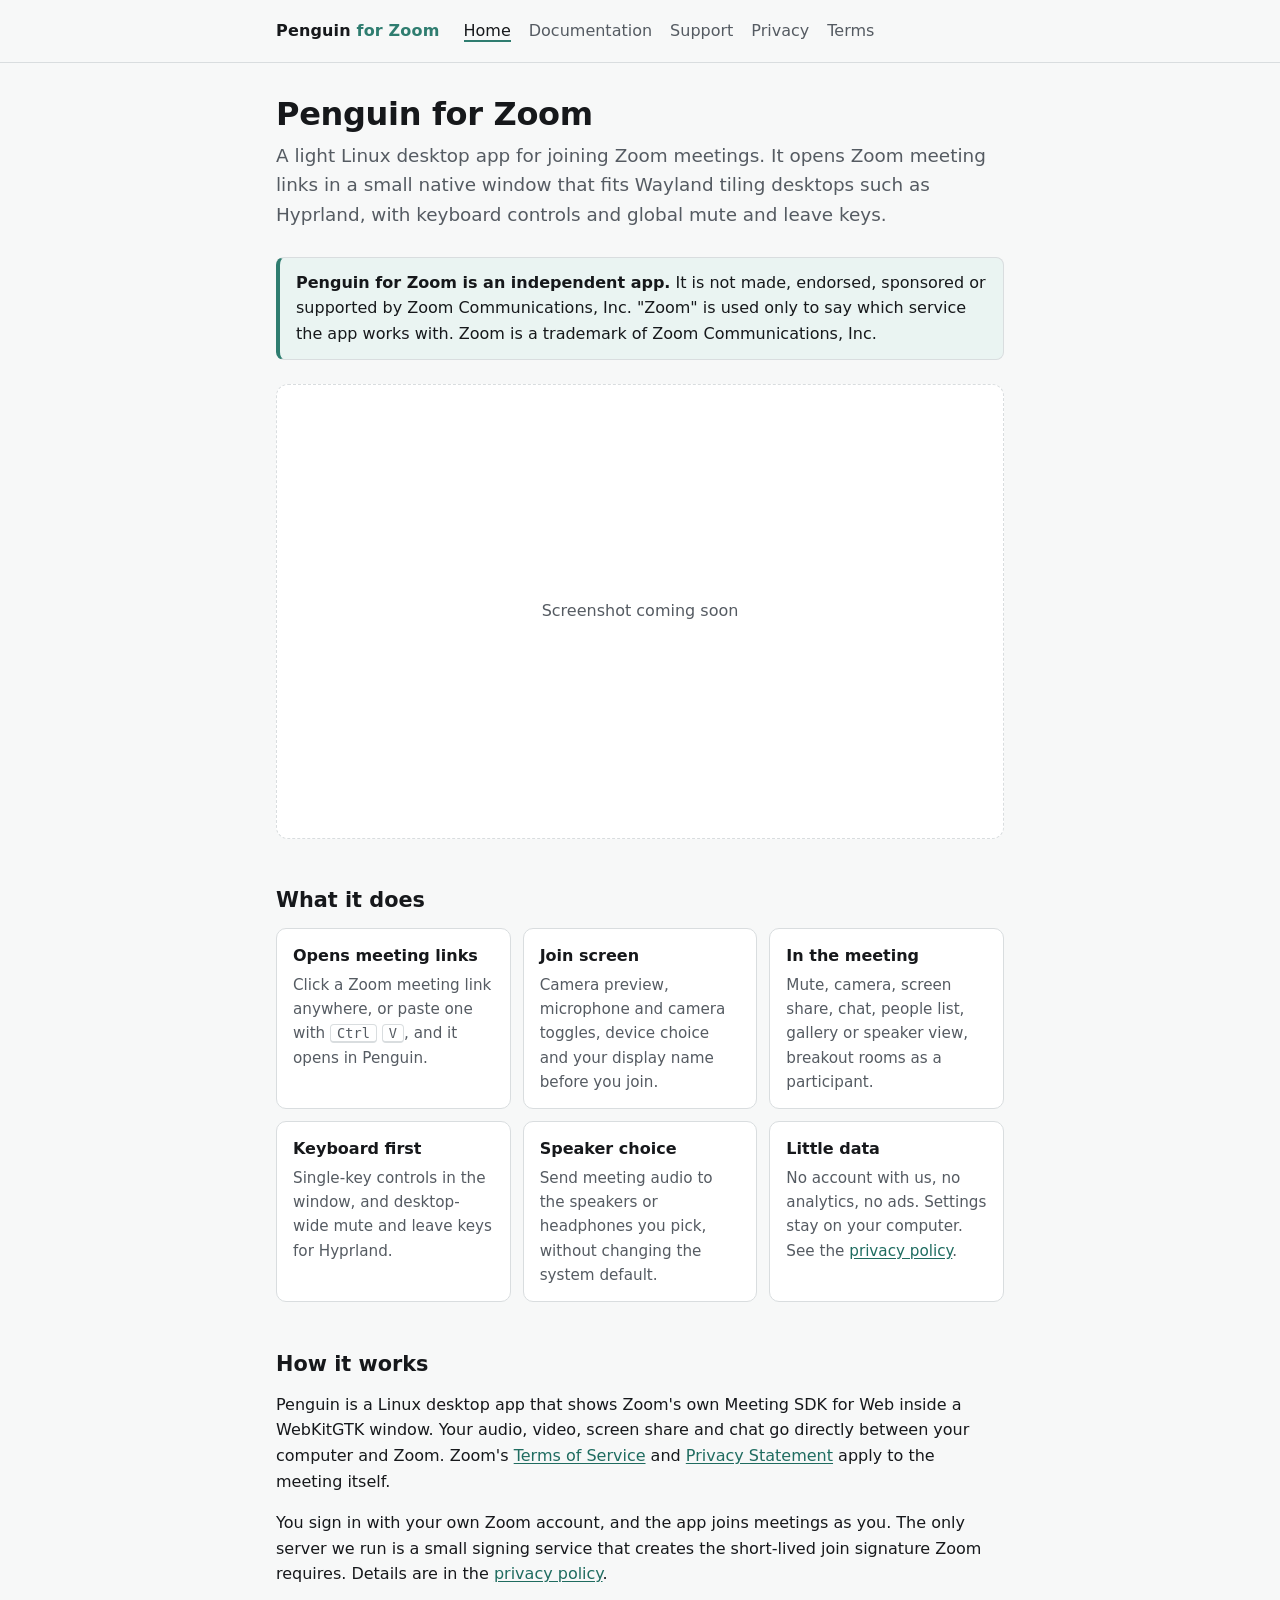
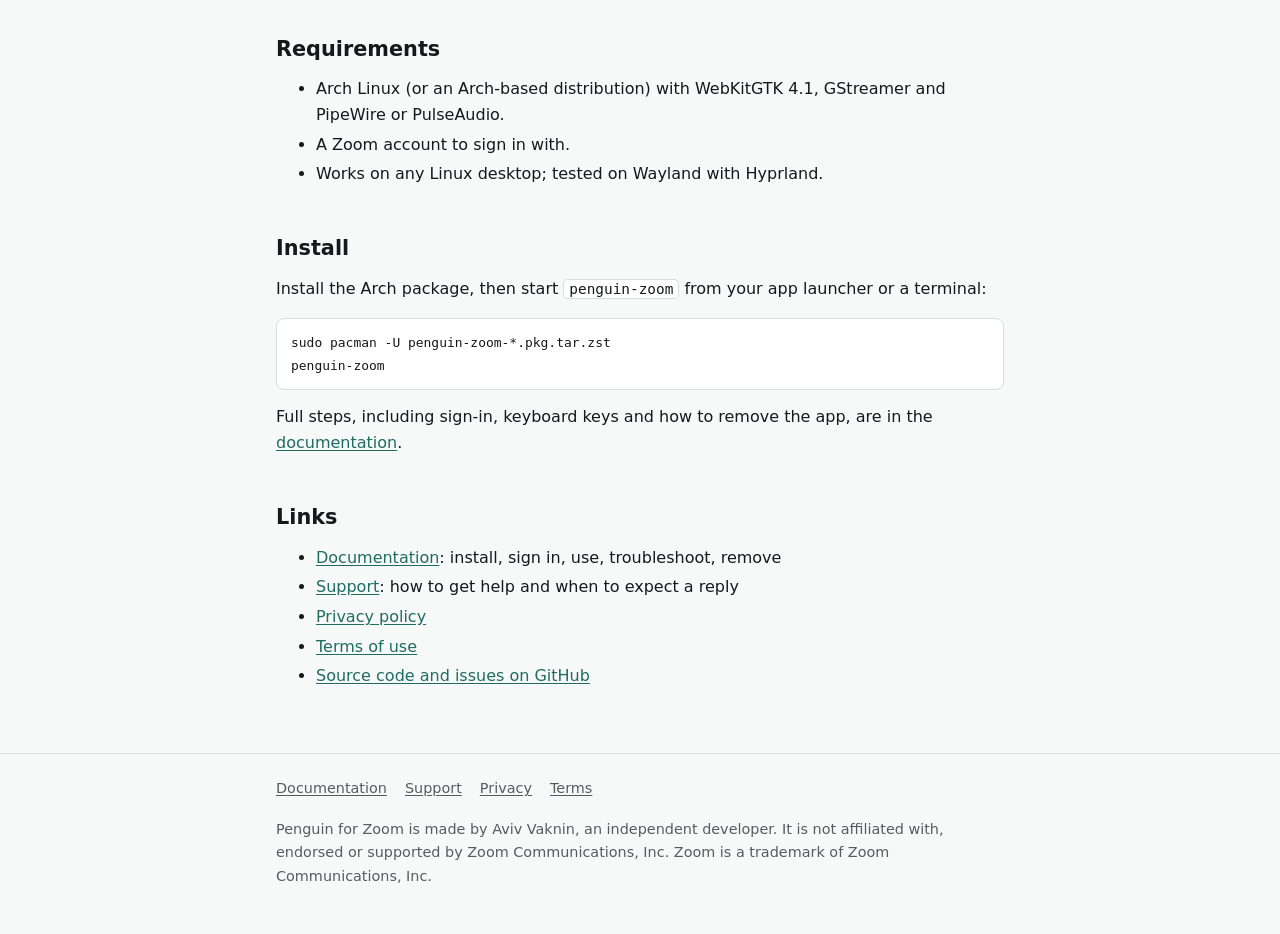
==== site/index.html @ ef4e831a "Initial commit" ====
<!doctype html>
<html lang="en">
<head>
<meta charset="utf-8">
<meta name="viewport" content="width=device-width, initial-scale=1">
<title>Penguin for Zoom</title>
<meta name="description" content="Penguin for Zoom is an independent, lightweight Linux desktop app for joining Zoom meetings, made for Wayland and Hyprland.">
<link rel="stylesheet" href="style.css">
</head>
<body>
<a class="skip" href="#main">Skip to content</a>
<header class="site">
  <div class="wrap">
    <a class="brand" href="./">Penguin <span>for Zoom</span></a>
    <nav class="site" aria-label="Site">
      <ul>
        <li><a href="./" aria-current="page">Home</a></li>
        <li><a href="docs.html">Documentation</a></li>
        <li><a href="support.html">Support</a></li>
        <li><a href="privacy.html">Privacy</a></li>
        <li><a href="terms.html">Terms</a></li>
      </ul>
    </nav>
  </div>
</header>

<main id="main">
  <div class="wrap">
    <h1>Penguin for Zoom</h1>
    <p class="lead">A light Linux desktop app for joining Zoom meetings. It opens Zoom meeting links in a small native window that fits Wayland tiling desktops such as Hyprland, with keyboard controls and global mute and leave keys.</p>

    <div class="notice" role="note">
      <p><strong>Penguin for Zoom is an independent app.</strong> It is not made, endorsed, sponsored or supported by Zoom Communications, Inc. "Zoom" is used only to say which service the app works with. Zoom is a trademark of Zoom Communications, Inc.</p>
    </div>

    <figure class="shot">
      <!-- Screenshot slot: replace this text with
           <img src="screenshot.png" alt="Penguin for Zoom in a meeting, with the floating control bar at the bottom" width="1600" height="1000"> -->
      <figcaption>Screenshot coming soon</figcaption>
    </figure>

    <h2>What it does</h2>
    <div class="cards">
      <div class="card"><h3>Opens meeting links</h3><p>Click a Zoom meeting link anywhere, or paste one with <kbd>Ctrl</kbd> <kbd>V</kbd>, and it opens in Penguin.</p></div>
      <div class="card"><h3>Join screen</h3><p>Camera preview, microphone and camera toggles, device choice and your display name before you join.</p></div>
      <div class="card"><h3>In the meeting</h3><p>Mute, camera, screen share, chat, people list, gallery or speaker view, breakout rooms as a participant.</p></div>
      <div class="card"><h3>Keyboard first</h3><p>Single-key controls in the window, and desktop-wide mute and leave keys for Hyprland.</p></div>
      <div class="card"><h3>Speaker choice</h3><p>Send meeting audio to the speakers or headphones you pick, without changing the system default.</p></div>
      <div class="card"><h3>Little data</h3><p>No account with us, no analytics, no ads. Settings stay on your computer. See the <a href="privacy.html">privacy policy</a>.</p></div>
    </div>

    <h2>How it works</h2>
    <p>Penguin is a Linux desktop app that shows Zoom's own Meeting SDK for Web inside a WebKitGTK window. Your audio, video, screen share and chat go directly between your computer and Zoom. Zoom's <a href="https://www.zoom.com/en/trust/terms/">Terms of Service</a> and <a href="https://www.zoom.com/en/trust/privacy/privacy-statement/">Privacy Statement</a> apply to the meeting itself.</p>
    <p>You sign in with your own Zoom account, and the app joins meetings as you. The only server we run is a small signing service that creates the short-lived join signature Zoom requires. Details are in the <a href="privacy.html">privacy policy</a>.</p>

    <h2>Requirements</h2>
    <ul>
      <li>Arch Linux (or an Arch-based distribution) with WebKitGTK 4.1, GStreamer and PipeWire or PulseAudio.</li>
      <li>A Zoom account to sign in with.</li>
      <li>Works on any Linux desktop; tested on Wayland with Hyprland.</li>
    </ul>

    <h2>Install</h2>
    <p>Install the Arch package, then start <code>penguin-zoom</code> from your app launcher or a terminal:</p>
<pre><code>sudo pacman -U penguin-zoom-*.pkg.tar.zst
penguin-zoom</code></pre>
    <p>Full steps, including sign-in, keyboard keys and how to remove the app, are in the <a href="docs.html">documentation</a>.</p>

    <h2>Links</h2>
    <ul>
      <li><a href="docs.html">Documentation</a>: install, sign in, use, troubleshoot, remove</li>
      <li><a href="support.html">Support</a>: how to get help and when to expect a reply</li>
      <li><a href="privacy.html">Privacy policy</a></li>
      <li><a href="terms.html">Terms of use</a></li>
      <li><a href="https://github.com/vaknin/penguin-zoom">Source code and issues on GitHub</a></li>
    </ul>
  </div>
</main>

<footer class="site">
  <div class="wrap">
    <ul>
      <li><a href="docs.html">Documentation</a></li>
      <li><a href="support.html">Support</a></li>
      <li><a href="privacy.html">Privacy</a></li>
      <li><a href="terms.html">Terms</a></li>
    </ul>
    <p>Penguin for Zoom is made by Aviv Vaknin, an independent developer. It is not affiliated with, endorsed or supported by Zoom Communications, Inc. Zoom is a trademark of Zoom Communications, Inc.</p>
  </div>
</footer>
</body>
</html>
---- site/style.css ----
/* Penguin for Zoom website. No external fonts, no scripts. */
:root {
  color-scheme: dark light;
  --bg: #101113;
  --surface: #17191c;
  --border: #2a2d32;
  --fg: #e7e9ec;
  --dim: #a3a9b1;
  --accent: #7cc7b9;
  --on-accent: #101113;
  --link: #7cc7b9;
  --warn-bg: #1d2422;
  --font: system-ui, -apple-system, "Segoe UI", Roboto, "Noto Sans", sans-serif;
  --mono: ui-monospace, "JetBrains Mono", "DejaVu Sans Mono", monospace;
}
@media (prefers-color-scheme: light) {
  :root {
    --bg: #f7f8f8;
    --surface: #ffffff;
    --border: #d9dddf;
    --fg: #16181b;
    --dim: #555b62;
    --accent: #2f7d70;
    --on-accent: #ffffff;
    --link: #1f6c60;
    --warn-bg: #eaf4f2;
  }
}
* { box-sizing: border-box; }
html { -webkit-text-size-adjust: 100%; }
body {
  margin: 0; background: var(--bg); color: var(--fg);
  font: 16px/1.6 var(--font);
}
a { color: var(--link); text-underline-offset: 2px; }
a:hover { text-decoration-thickness: 2px; }
:focus-visible { outline: 2px solid var(--accent); outline-offset: 2px; border-radius: 3px; }
.skip { position: absolute; left: -9999px; }
.skip:focus { left: 16px; top: 8px; background: var(--surface); padding: 6px 10px; z-index: 10; }

.wrap { max-width: 760px; margin: 0 auto; padding: 0 16px; }
header.site { border-bottom: 1px solid var(--border); }
header.site .wrap { display: flex; flex-wrap: wrap; align-items: center; gap: 8px 24px; padding-top: 14px; padding-bottom: 14px; }
.brand { font-weight: 650; color: var(--fg); text-decoration: none; letter-spacing: .01em; }
.brand span { color: var(--accent); }
nav.site ul { list-style: none; display: flex; flex-wrap: wrap; gap: 4px 18px; margin: 0; padding: 0; }
nav.site a { color: var(--dim); text-decoration: none; }
nav.site a:hover, nav.site a[aria-current="page"] { color: var(--fg); }
nav.site a[aria-current="page"] { border-bottom: 2px solid var(--accent); }

main { padding: 32px 0 48px; }
h1 { font-size: 2rem; line-height: 1.2; margin: 0 0 8px; letter-spacing: -.01em; }
h2 { font-size: 1.3rem; margin: 2.2em 0 .5em; }
h3 { font-size: 1.05rem; margin: 1.6em 0 .4em; }
p, ul, ol, table { margin: 0 0 1em; }
li { margin: .25em 0; }
.lead { font-size: 1.15rem; color: var(--dim); margin-bottom: 1.5em; }
.meta { color: var(--dim); font-size: .92rem; }

.notice {
  background: var(--warn-bg); border: 1px solid var(--border); border-left: 4px solid var(--accent);
  border-radius: 8px; padding: 12px 16px; margin: 0 0 1.5em;
}
.notice p:last-child { margin-bottom: 0; }
.placeholder { font-family: var(--mono); background: #e5b84b33; padding: 0 4px; border-radius: 4px; }

code, kbd, pre { font-family: var(--mono); font-size: .9em; }
code { background: var(--surface); border: 1px solid var(--border); border-radius: 4px; padding: 1px 5px; }
pre { background: var(--surface); border: 1px solid var(--border); border-radius: 8px; padding: 12px 14px; overflow-x: auto; }
pre code { background: none; border: 0; padding: 0; }
kbd { background: var(--surface); border: 1px solid var(--border); border-bottom-width: 2px; border-radius: 4px; padding: 0 6px; }

.table-wrap { overflow-x: auto; margin: 0 0 1em; }
table { border-collapse: collapse; width: 100%; font-size: .95rem; }
th, td { text-align: left; vertical-align: top; padding: 8px 10px; border-bottom: 1px solid var(--border); }
th { color: var(--dim); font-weight: 600; }
caption { text-align: left; color: var(--dim); padding-bottom: 6px; }

.shot {
  aspect-ratio: 16 / 10; display: grid; place-items: center; text-align: center;
  background: var(--surface); border: 1px dashed var(--border); border-radius: 12px;
  color: var(--dim); margin: 0 0 1.5em; padding: 16px;
}
.shot img { width: 100%; height: auto; border-radius: 12px; }
.cards { display: grid; grid-template-columns: repeat(auto-fit, minmax(200px, 1fr)); gap: 12px; margin: 0 0 1.5em; }
.card { background: var(--surface); border: 1px solid var(--border); border-radius: 10px; padding: 14px 16px; }
.card h3 { margin: 0 0 4px; font-size: 1rem; }
.card p { margin: 0; color: var(--dim); font-size: .95rem; }
.toc { background: var(--surface); border: 1px solid var(--border); border-radius: 10px; padding: 12px 16px 12px 36px; }

footer.site { border-top: 1px solid var(--border); color: var(--dim); font-size: .9rem; }
footer.site .wrap { padding-top: 20px; padding-bottom: 32px; }
footer.site ul { list-style: none; display: flex; flex-wrap: wrap; gap: 4px 18px; padding: 0; }
footer.site a { color: var(--dim); }
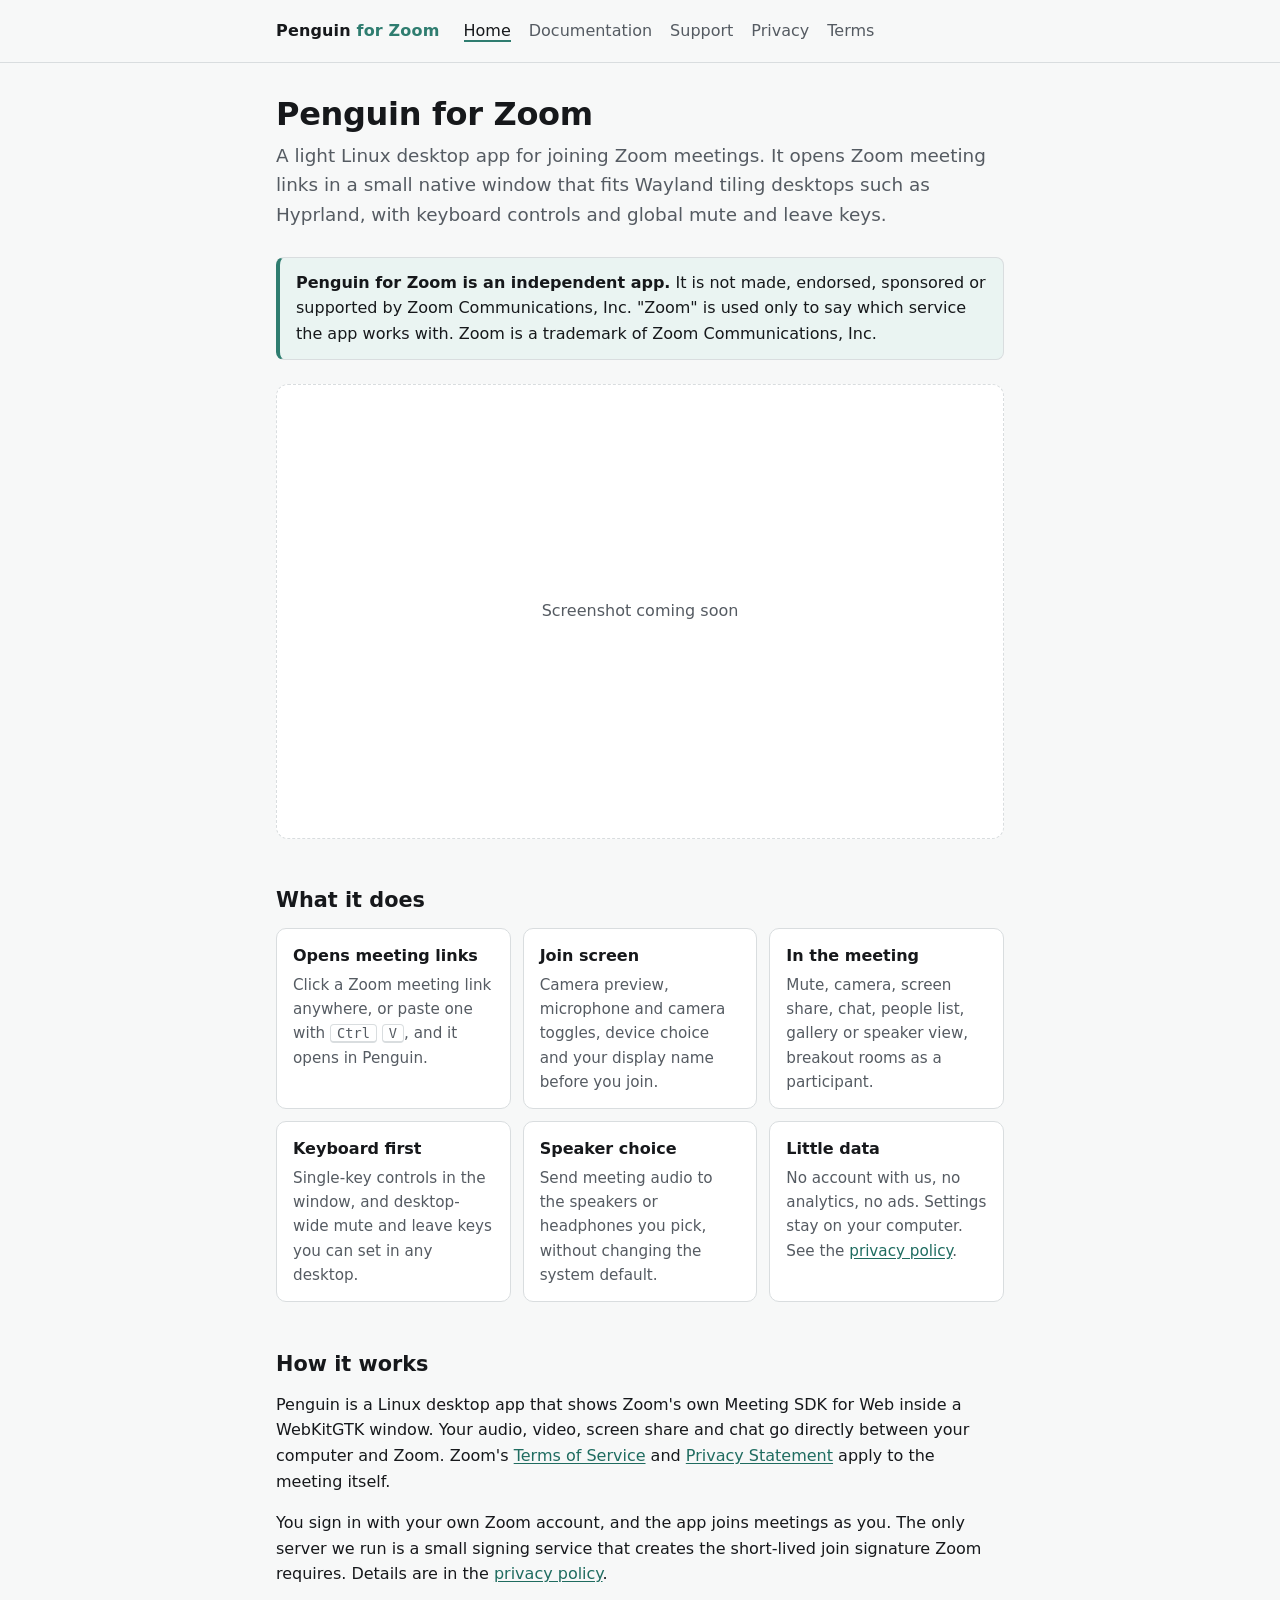
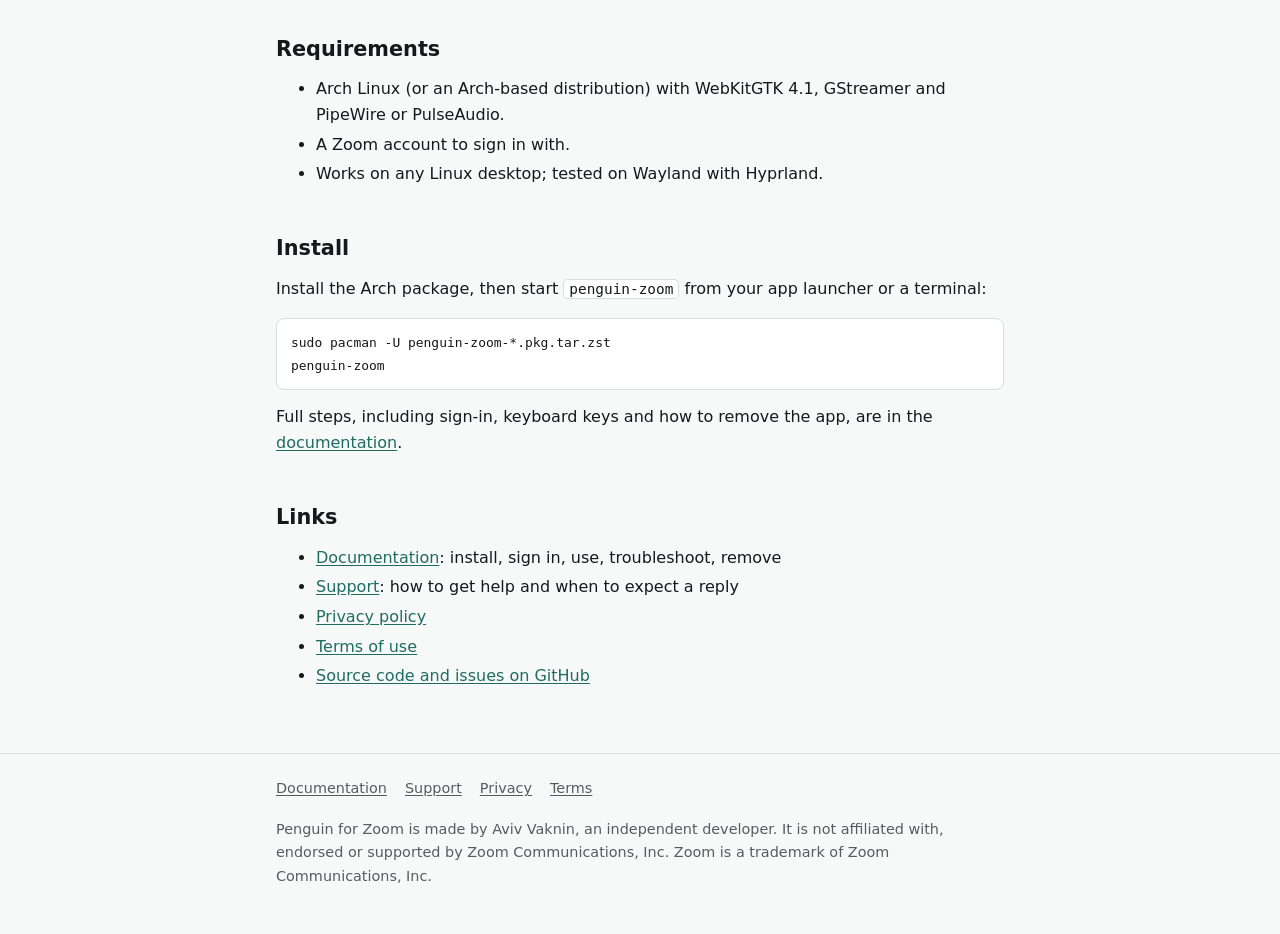
==== commit 1b400591: "Sign in through the default browser; opens fullscreen (F11 toggles); Linux-generic window raise; dro" ====
--- a/site/index.html
+++ b/site/index.html
@@ -44,7 +44,7 @@
       <div class="card"><h3>Opens meeting links</h3><p>Click a Zoom meeting link anywhere, or paste one with <kbd>Ctrl</kbd> <kbd>V</kbd>, and it opens in Penguin.</p></div>
       <div class="card"><h3>Join screen</h3><p>Camera preview, microphone and camera toggles, device choice and your display name before you join.</p></div>
       <div class="card"><h3>In the meeting</h3><p>Mute, camera, screen share, chat, people list, gallery or speaker view, breakout rooms as a participant.</p></div>
-      <div class="card"><h3>Keyboard first</h3><p>Single-key controls in the window, and desktop-wide mute and leave keys for Hyprland.</p></div>
+      <div class="card"><h3>Keyboard first</h3><p>Single-key controls in the window, and desktop-wide mute and leave keys you can set in any desktop.</p></div>
       <div class="card"><h3>Speaker choice</h3><p>Send meeting audio to the speakers or headphones you pick, without changing the system default.</p></div>
       <div class="card"><h3>Little data</h3><p>No account with us, no analytics, no ads. Settings stay on your computer. See the <a href="privacy.html">privacy policy</a>.</p></div>
     </div>
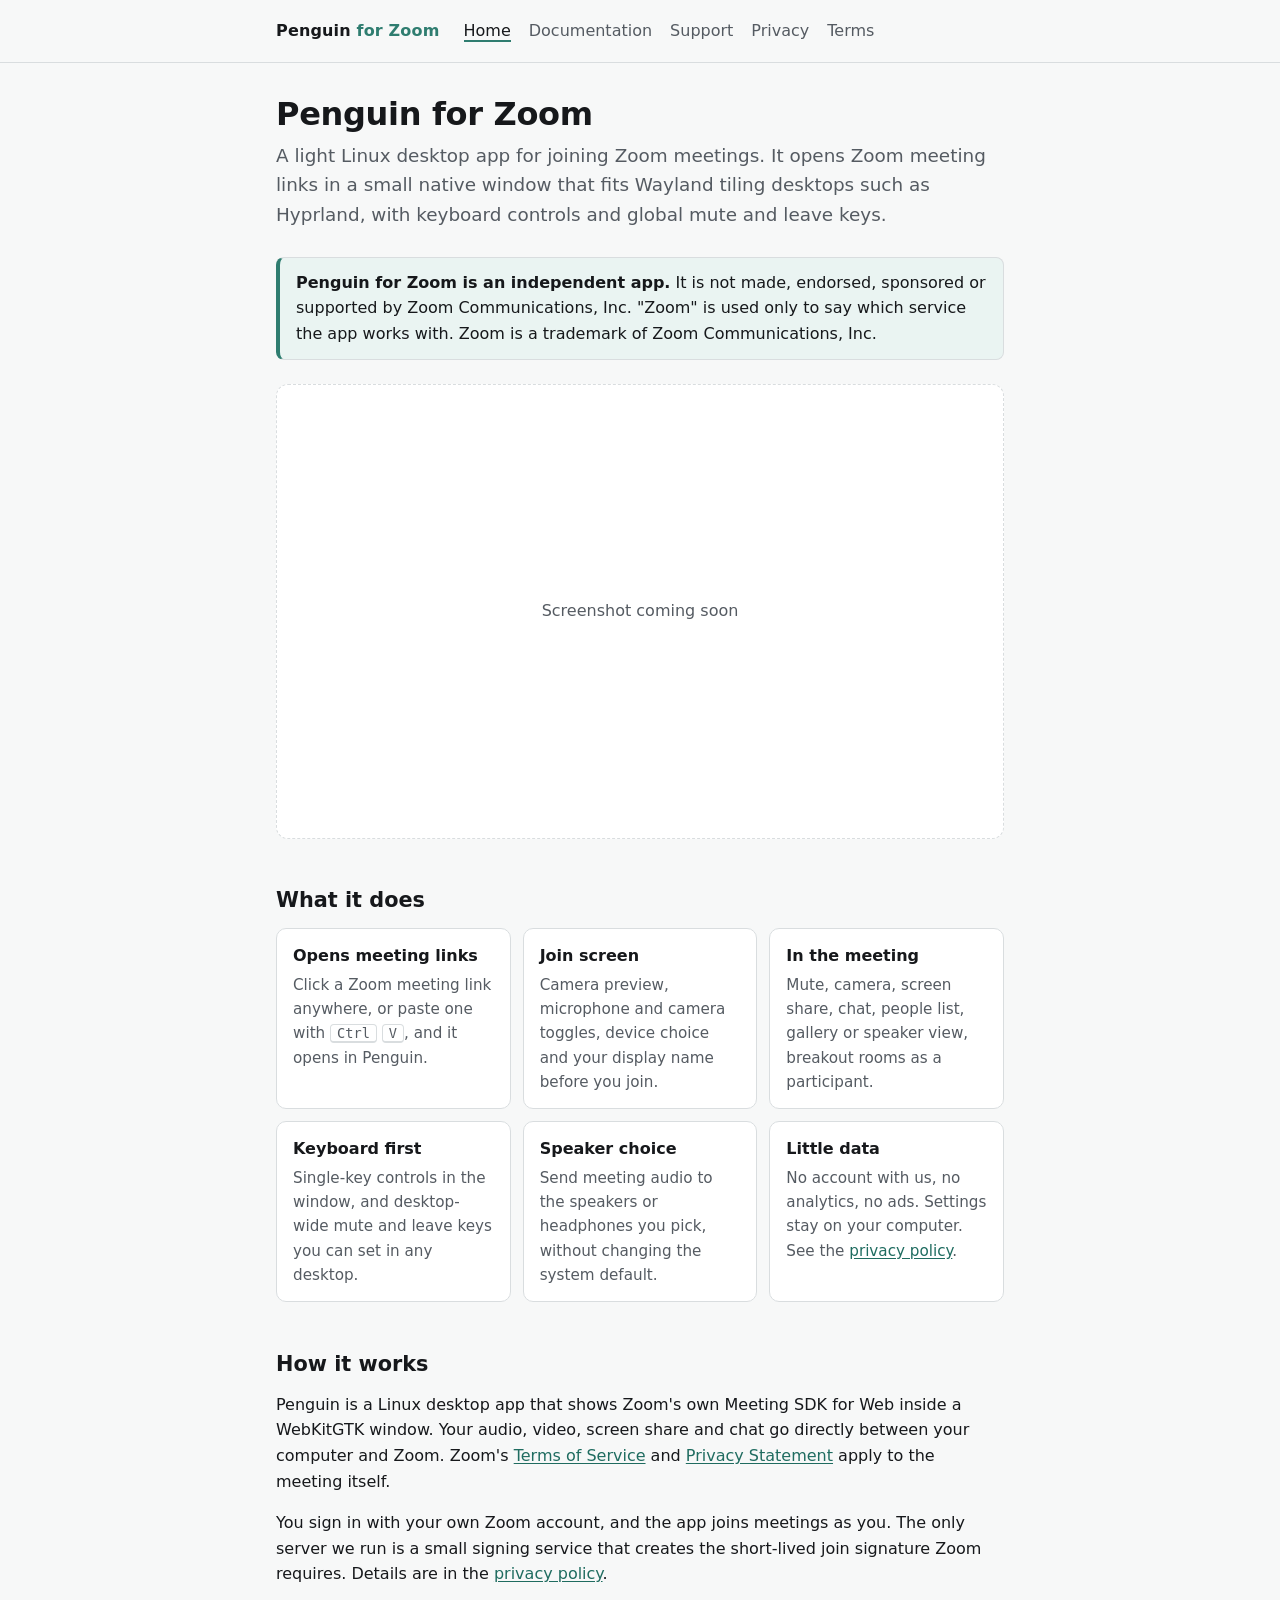
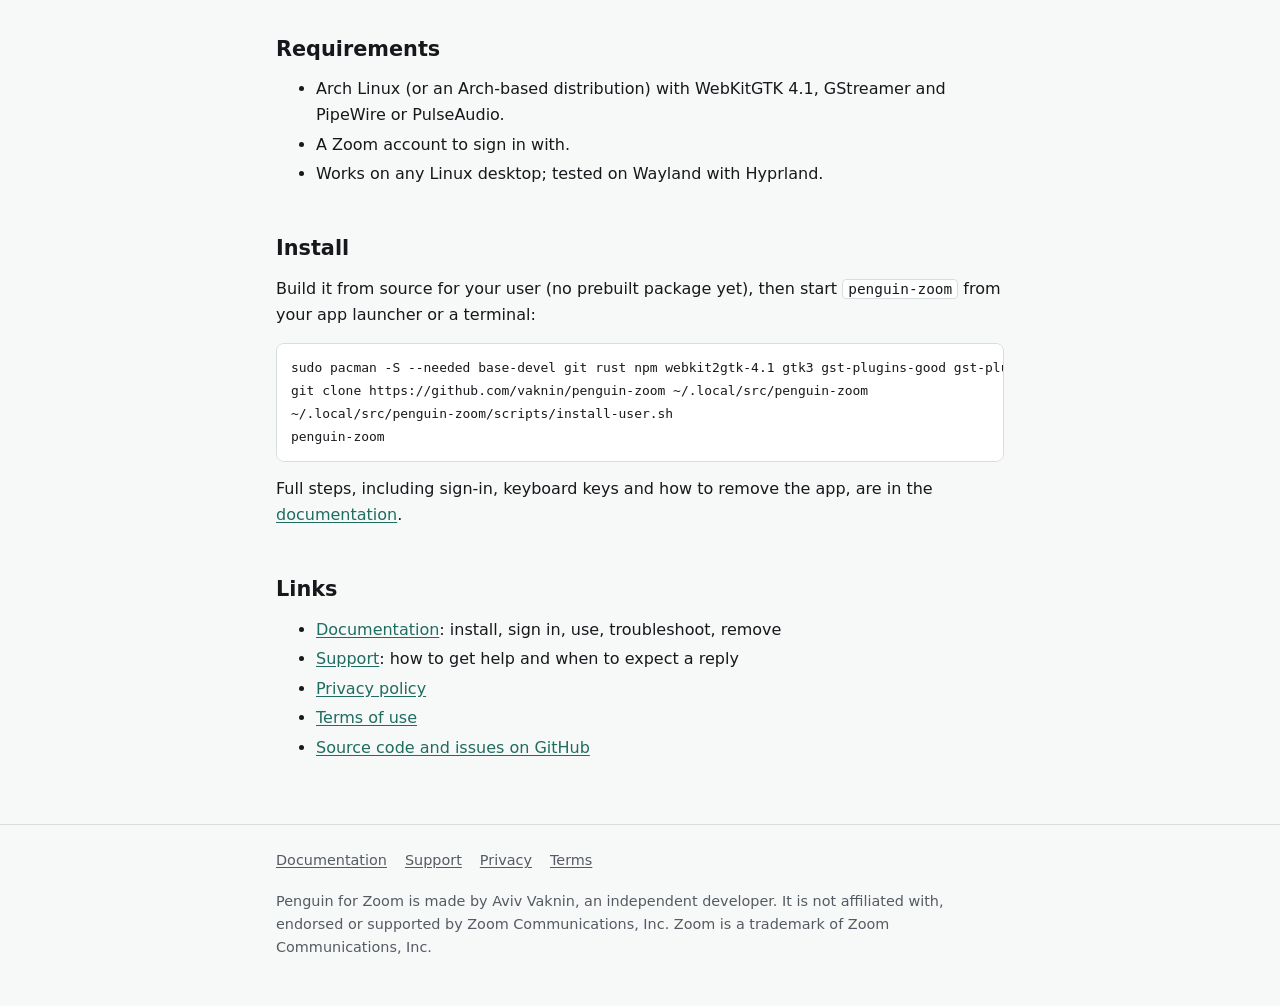
==== commit a62bd3ef: "Prepare for App Review: working notes off the repo, from-source install docs, secret rotation script" ====
--- a/site/index.html
+++ b/site/index.html
@@ -61,8 +61,10 @@
     </ul>
 
     <h2>Install</h2>
-    <p>Install the Arch package, then start <code>penguin-zoom</code> from your app launcher or a terminal:</p>
-<pre><code>sudo pacman -U penguin-zoom-*.pkg.tar.zst
+    <p>Build it from source for your user (no prebuilt package yet), then start <code>penguin-zoom</code> from your app launcher or a terminal:</p>
+<pre><code>sudo pacman -S --needed base-devel git rust npm webkit2gtk-4.1 gtk3 gst-plugins-good gst-plugins-bad gst-libav gst-plugin-pipewire libpulse libsecret xdg-utils
+git clone https://github.com/vaknin/penguin-zoom ~/.local/src/penguin-zoom
+~/.local/src/penguin-zoom/scripts/install-user.sh
 penguin-zoom</code></pre>
     <p>Full steps, including sign-in, keyboard keys and how to remove the app, are in the <a href="docs.html">documentation</a>.</p>
 
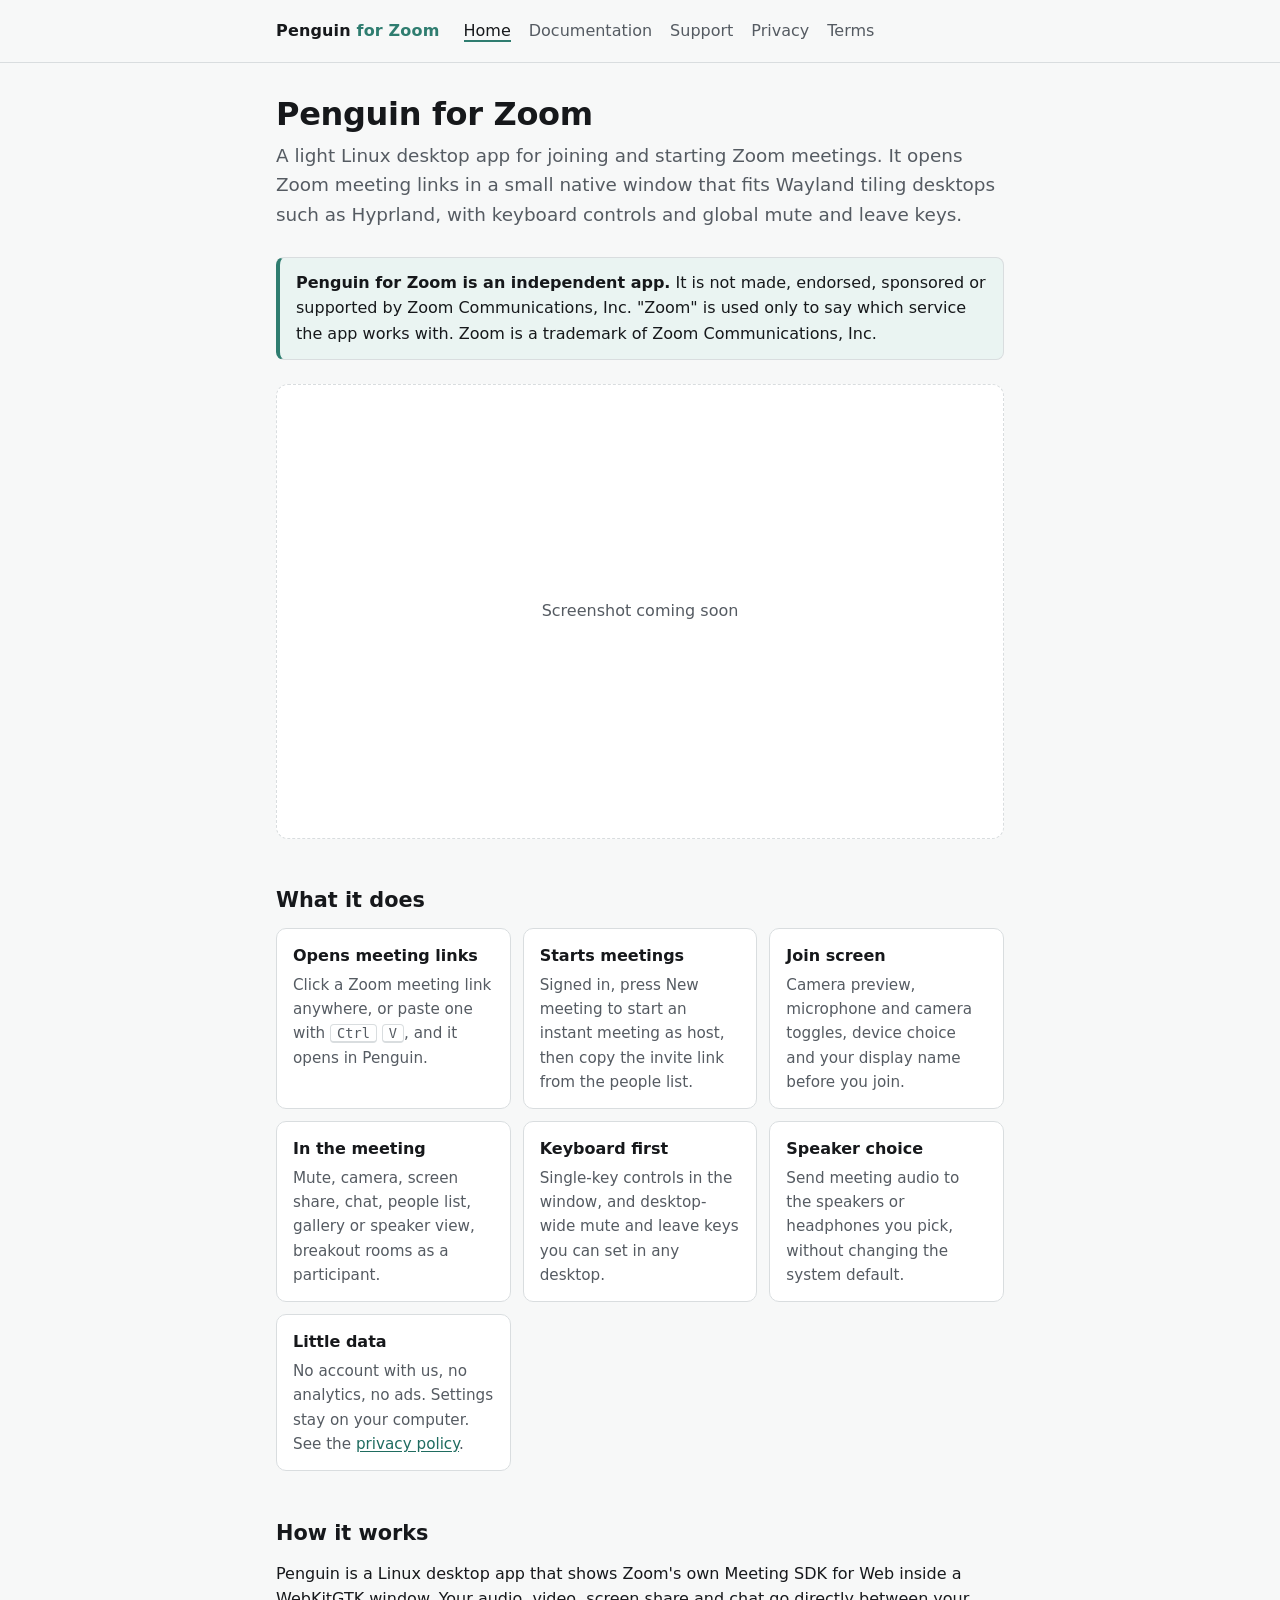
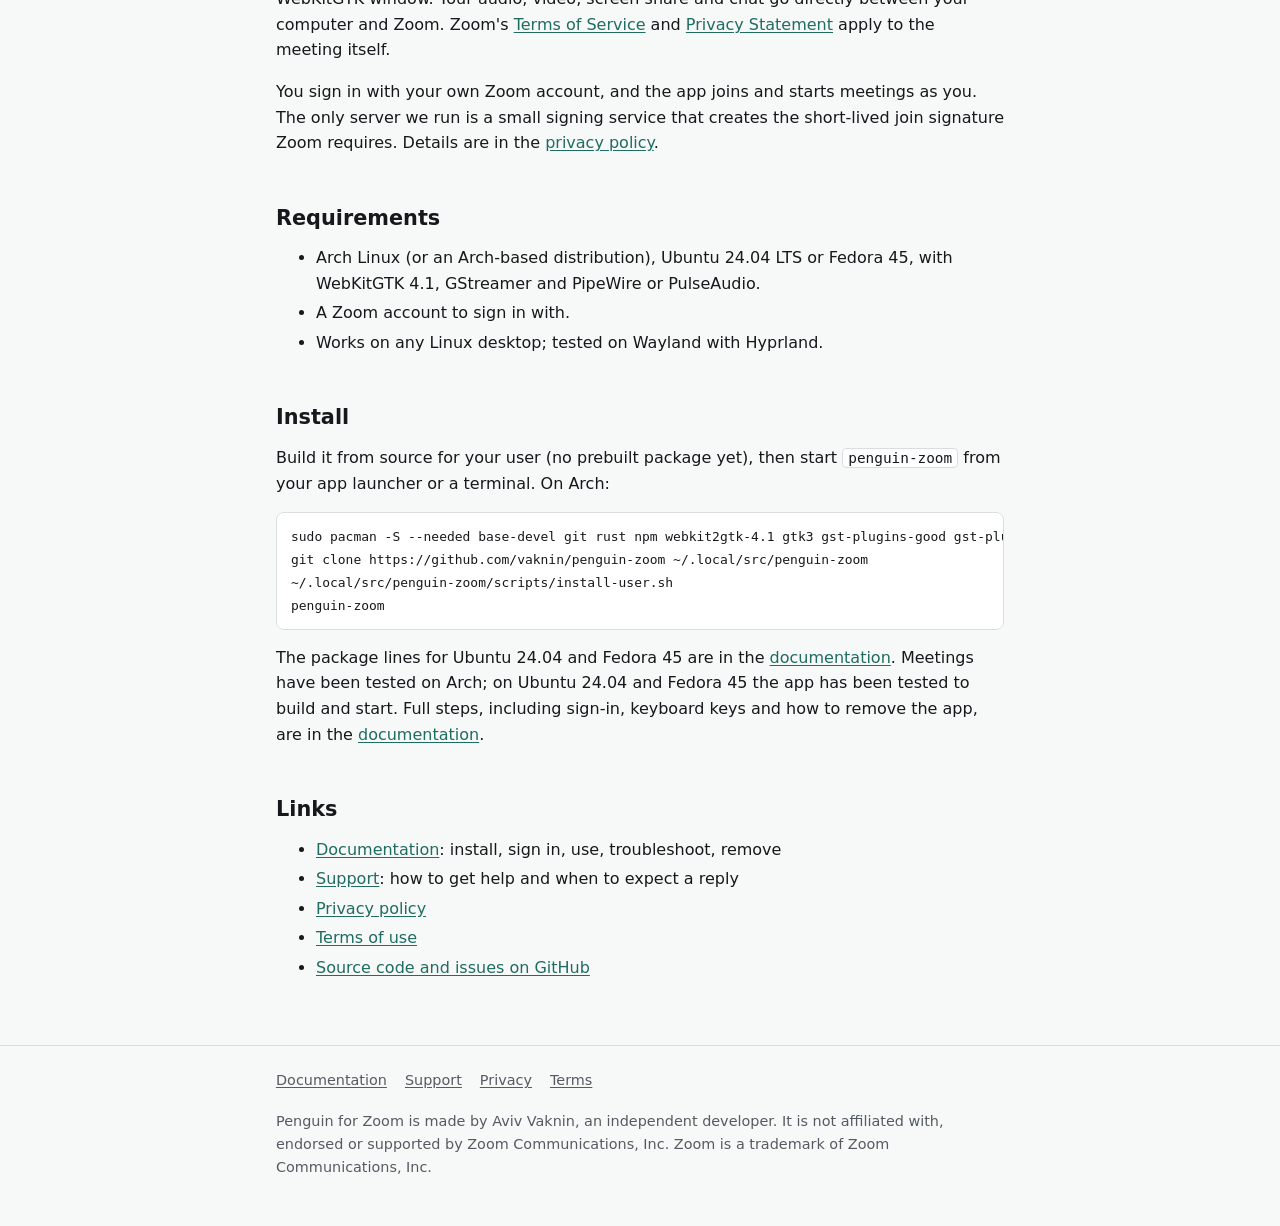
==== commit ac818404: "Add New meeting (host start, invite, end for all); fix F11, mute-on-join, harness" ====
--- a/site/index.html
+++ b/site/index.html
@@ -27,7 +27,7 @@
 <main id="main">
   <div class="wrap">
     <h1>Penguin for Zoom</h1>
-    <p class="lead">A light Linux desktop app for joining Zoom meetings. It opens Zoom meeting links in a small native window that fits Wayland tiling desktops such as Hyprland, with keyboard controls and global mute and leave keys.</p>
+    <p class="lead">A light Linux desktop app for joining and starting Zoom meetings. It opens Zoom meeting links in a small native window that fits Wayland tiling desktops such as Hyprland, with keyboard controls and global mute and leave keys.</p>
 
     <div class="notice" role="note">
       <p><strong>Penguin for Zoom is an independent app.</strong> It is not made, endorsed, sponsored or supported by Zoom Communications, Inc. "Zoom" is used only to say which service the app works with. Zoom is a trademark of Zoom Communications, Inc.</p>
@@ -42,6 +42,7 @@
     <h2>What it does</h2>
     <div class="cards">
       <div class="card"><h3>Opens meeting links</h3><p>Click a Zoom meeting link anywhere, or paste one with <kbd>Ctrl</kbd> <kbd>V</kbd>, and it opens in Penguin.</p></div>
+      <div class="card"><h3>Starts meetings</h3><p>Signed in, press New meeting to start an instant meeting as host, then copy the invite link from the people list.</p></div>
       <div class="card"><h3>Join screen</h3><p>Camera preview, microphone and camera toggles, device choice and your display name before you join.</p></div>
       <div class="card"><h3>In the meeting</h3><p>Mute, camera, screen share, chat, people list, gallery or speaker view, breakout rooms as a participant.</p></div>
       <div class="card"><h3>Keyboard first</h3><p>Single-key controls in the window, and desktop-wide mute and leave keys you can set in any desktop.</p></div>
@@ -51,22 +52,22 @@
 
     <h2>How it works</h2>
     <p>Penguin is a Linux desktop app that shows Zoom's own Meeting SDK for Web inside a WebKitGTK window. Your audio, video, screen share and chat go directly between your computer and Zoom. Zoom's <a href="https://www.zoom.com/en/trust/terms/">Terms of Service</a> and <a href="https://www.zoom.com/en/trust/privacy/privacy-statement/">Privacy Statement</a> apply to the meeting itself.</p>
-    <p>You sign in with your own Zoom account, and the app joins meetings as you. The only server we run is a small signing service that creates the short-lived join signature Zoom requires. Details are in the <a href="privacy.html">privacy policy</a>.</p>
+    <p>You sign in with your own Zoom account, and the app joins and starts meetings as you. The only server we run is a small signing service that creates the short-lived join signature Zoom requires. Details are in the <a href="privacy.html">privacy policy</a>.</p>
 
     <h2>Requirements</h2>
     <ul>
-      <li>Arch Linux (or an Arch-based distribution) with WebKitGTK 4.1, GStreamer and PipeWire or PulseAudio.</li>
+      <li>Arch Linux (or an Arch-based distribution), Ubuntu 24.04 LTS or Fedora 45, with WebKitGTK 4.1, GStreamer and PipeWire or PulseAudio.</li>
       <li>A Zoom account to sign in with.</li>
       <li>Works on any Linux desktop; tested on Wayland with Hyprland.</li>
     </ul>
 
     <h2>Install</h2>
-    <p>Build it from source for your user (no prebuilt package yet), then start <code>penguin-zoom</code> from your app launcher or a terminal:</p>
+    <p>Build it from source for your user (no prebuilt package yet), then start <code>penguin-zoom</code> from your app launcher or a terminal. On Arch:</p>
 <pre><code>sudo pacman -S --needed base-devel git rust npm webkit2gtk-4.1 gtk3 gst-plugins-good gst-plugins-bad gst-libav gst-plugin-pipewire libpulse libsecret xdg-utils
 git clone https://github.com/vaknin/penguin-zoom ~/.local/src/penguin-zoom
 ~/.local/src/penguin-zoom/scripts/install-user.sh
 penguin-zoom</code></pre>
-    <p>Full steps, including sign-in, keyboard keys and how to remove the app, are in the <a href="docs.html">documentation</a>.</p>
+    <p>The package lines for Ubuntu 24.04 and Fedora 45 are in the <a href="docs.html#install">documentation</a>. Meetings have been tested on Arch; on Ubuntu 24.04 and Fedora 45 the app has been tested to build and start. Full steps, including sign-in, keyboard keys and how to remove the app, are in the <a href="docs.html">documentation</a>.</p>
 
     <h2>Links</h2>
     <ul>
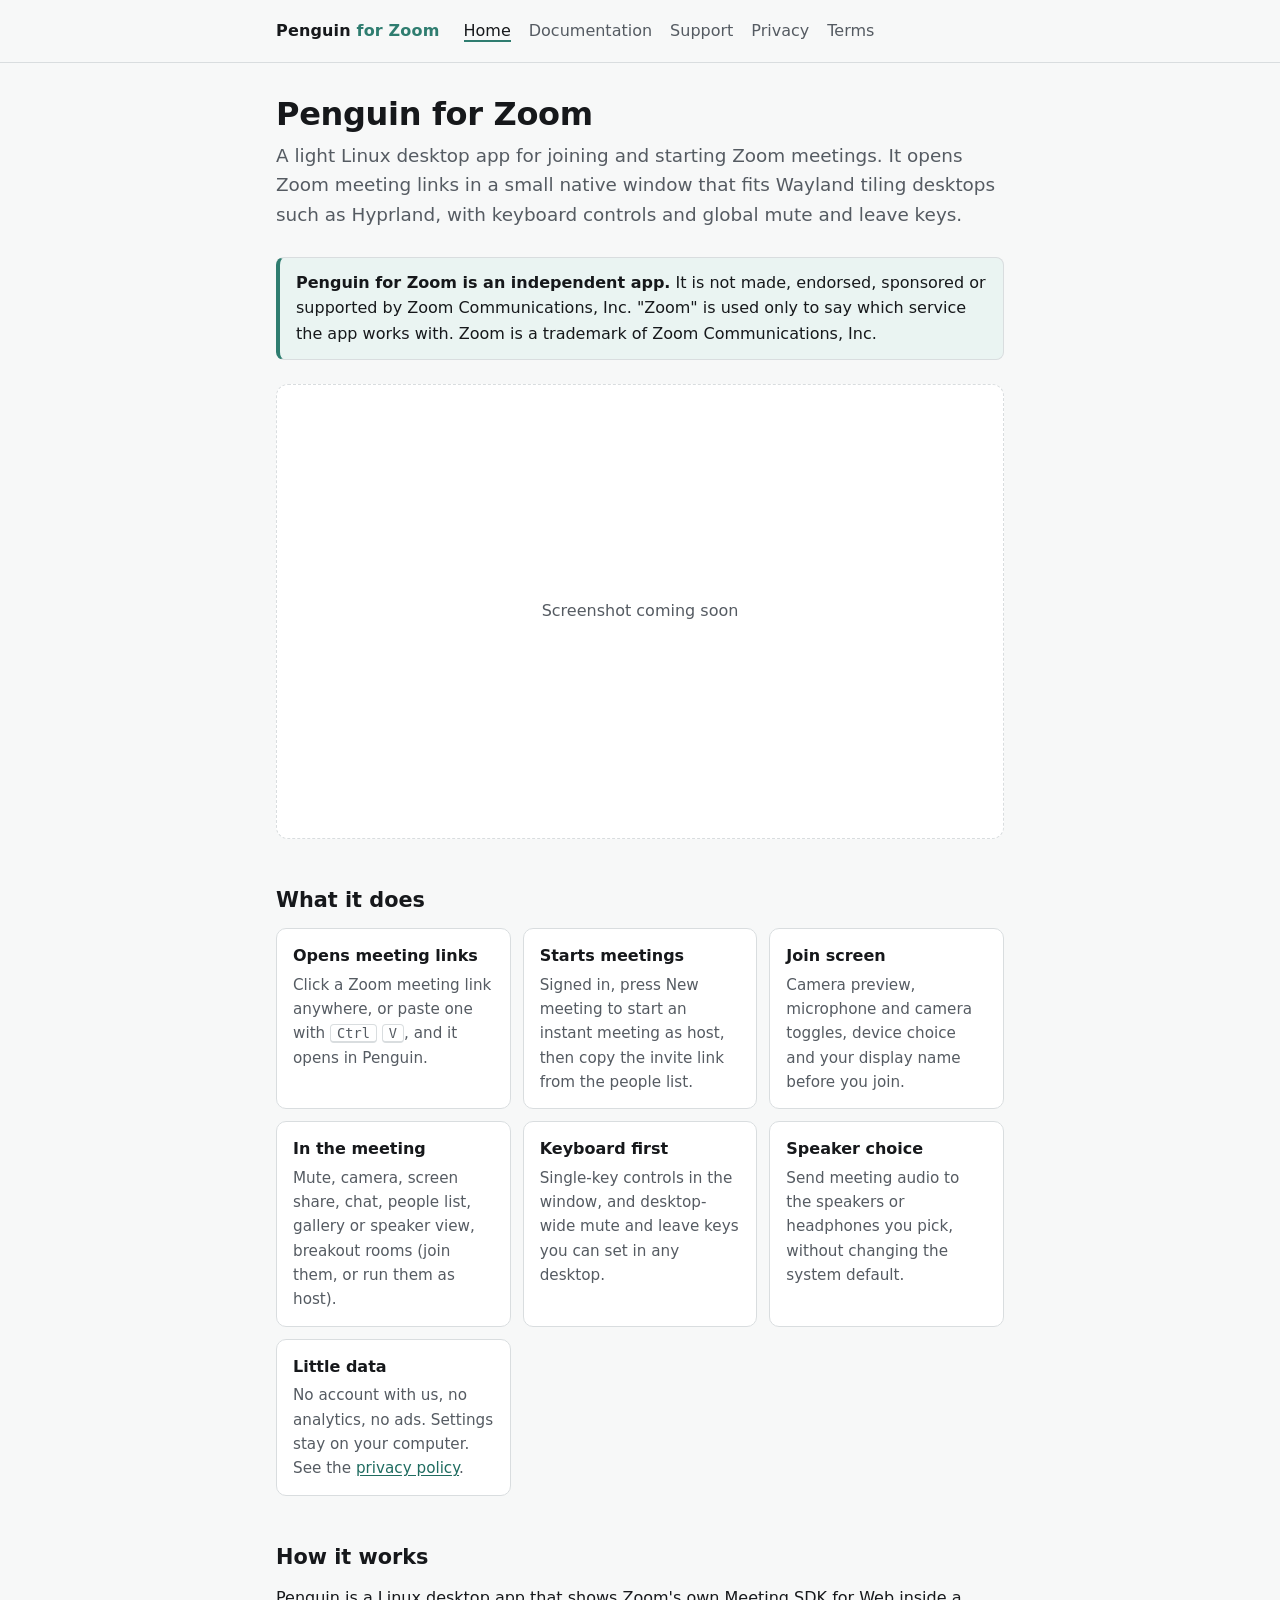
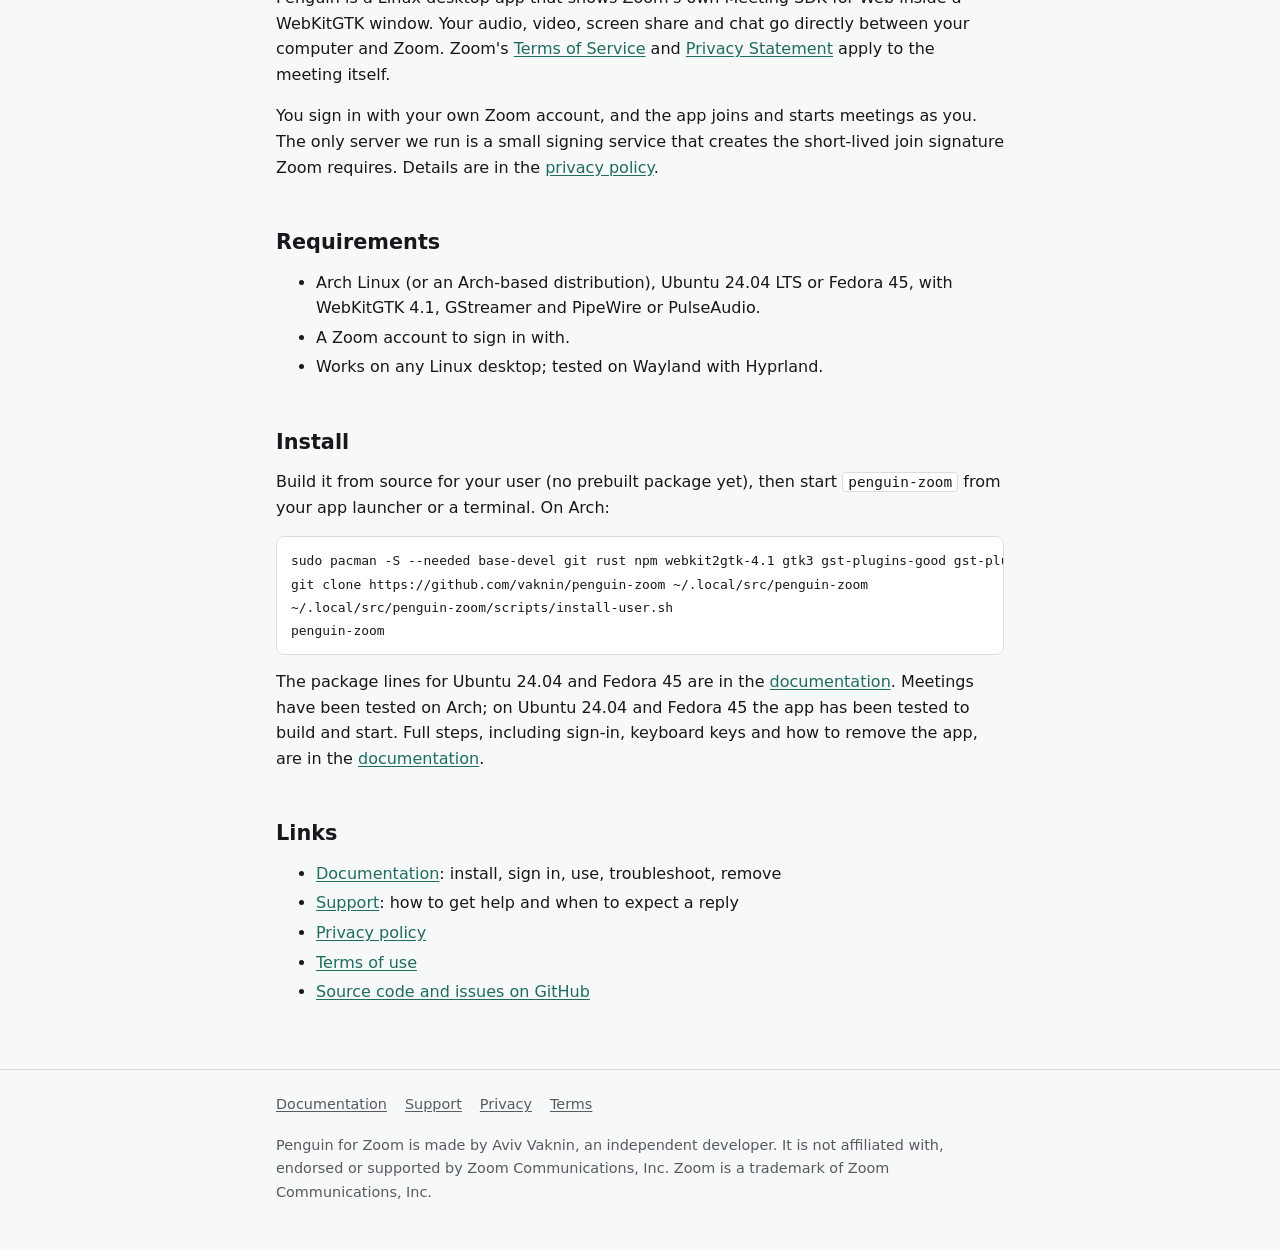
==== commit 143934cd: "Breakout rooms as host through Zoom's own window" ====
--- a/site/index.html
+++ b/site/index.html
@@ -44,7 +44,7 @@
       <div class="card"><h3>Opens meeting links</h3><p>Click a Zoom meeting link anywhere, or paste one with <kbd>Ctrl</kbd> <kbd>V</kbd>, and it opens in Penguin.</p></div>
       <div class="card"><h3>Starts meetings</h3><p>Signed in, press New meeting to start an instant meeting as host, then copy the invite link from the people list.</p></div>
       <div class="card"><h3>Join screen</h3><p>Camera preview, microphone and camera toggles, device choice and your display name before you join.</p></div>
-      <div class="card"><h3>In the meeting</h3><p>Mute, camera, screen share, chat, people list, gallery or speaker view, breakout rooms as a participant.</p></div>
+      <div class="card"><h3>In the meeting</h3><p>Mute, camera, screen share, chat, people list, gallery or speaker view, breakout rooms (join them, or run them as host).</p></div>
       <div class="card"><h3>Keyboard first</h3><p>Single-key controls in the window, and desktop-wide mute and leave keys you can set in any desktop.</p></div>
       <div class="card"><h3>Speaker choice</h3><p>Send meeting audio to the speakers or headphones you pick, without changing the system default.</p></div>
       <div class="card"><h3>Little data</h3><p>No account with us, no analytics, no ads. Settings stay on your computer. See the <a href="privacy.html">privacy policy</a>.</p></div>
